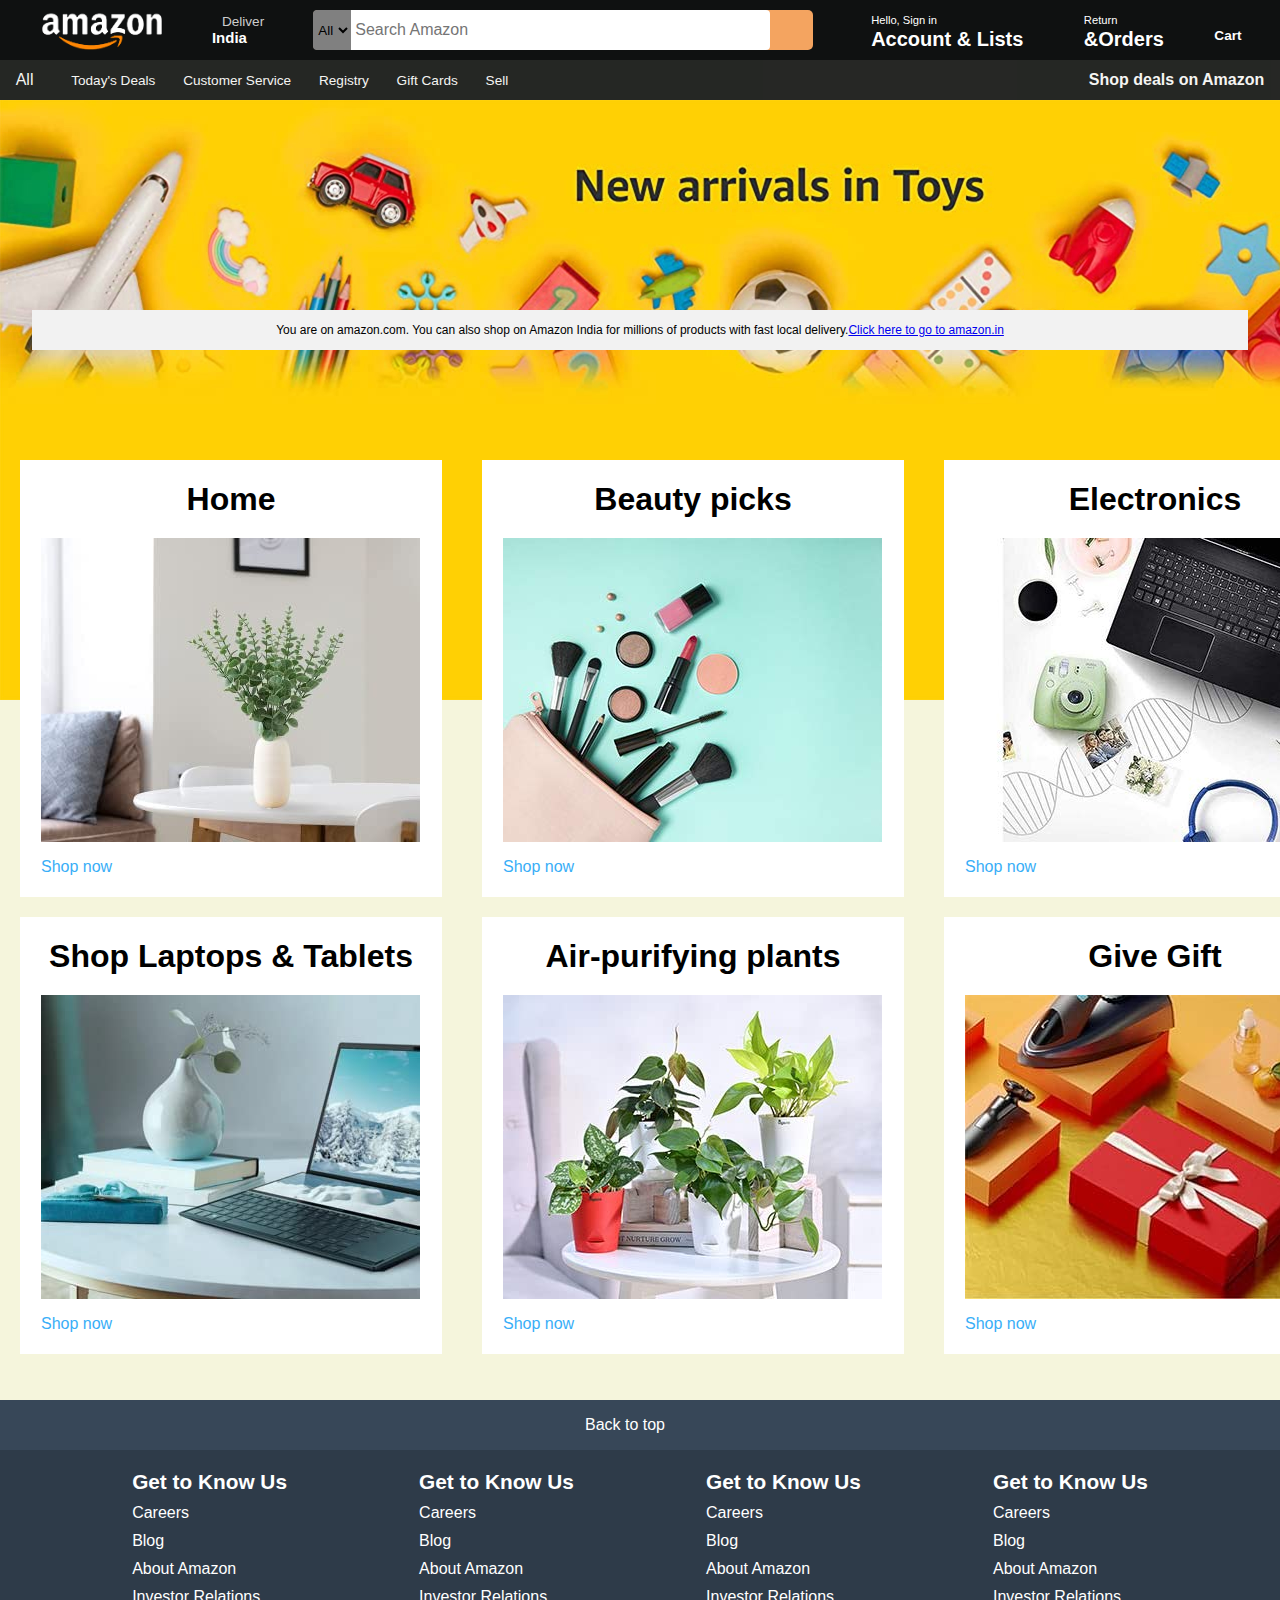
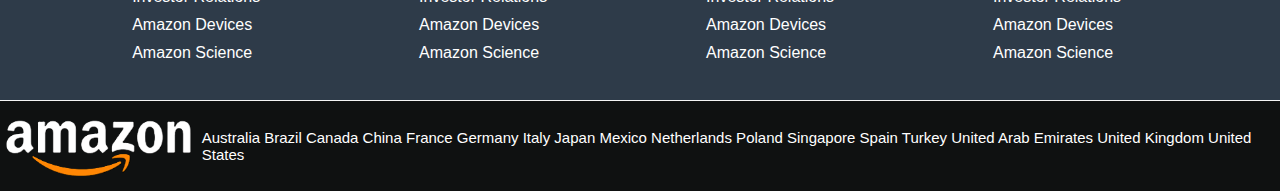
==== amazon.html @ 9dfb64bd "Add files via upload" ====
<!DOCTYPE html>
<html>

<head>
    <title>
        Amazon-clone-Project
    </title>
    <link rel="stylesheet" href="https://cdnjs.cloudflare.com/ajax/libs/font-awesome/6.4.2/css/all.min.css"
        integrity="sha512-z3gLpd7yknf1YoNbCzqRKc4qyor8gaKU1qmn+CShxbuBusANI9QpRohGBreCFkKxLhei6S9CQXFEbbKuqLg0DA=="
        crossorigin="anonymous" referrerpolicy="no-referrer" />
    <link rel="stylesheet" href="amazon.css" />
    <script src="https://cdnjs.cloudflare.com/ajax/libs/gsap/3.12.3/gsap.min.js"
        integrity="sha512-7Au1ULjlT8PP1Ygs6mDZh9NuQD0A5prSrAUiPHMXpU6g3UMd8qesVnhug5X4RoDr35x5upNpx0A6Sisz1LSTXA=="
        crossorigin="anonymous" referrerpolicy="no-referrer"></script>
    <script src="gsap.js"></script>
</head>

<body>
    <header>
        <!-- navbar -->
        <div class="navbar">
            <div class="nav-logo border">
                <div class="logo"></div>
            </div>
            <div class="nav-address border" style="margin-right: 10px;">
                <p id="addr1">Deliver</p>
                <div class="add-icon">
                    <i class="fa-solid fa-location-dot"></i>
                    <p style="margin-left: 3px;">India</p>
                </div>
            </div>
            <div class="nav-search">
                <select class="search-select">
                    <option>All</option>
                </select>
                <input placeholder=" Search Amazon" id="search-input" />
                <div id="search-icon">
                    <i class="fa-solid fa-magnifying-glass"></i>
                </div>
            </div>
            <div class="nav-sign border" style="margin-left: 10px; margin-right: 10px;">
                <p><span style="font-size: 0.7rem;">Hello, Sign in</span></p>
                <p class="nav-sign-2">Account & Lists</p>
            </div>
            <div class="nav-return border" style="margin-left: 10px; margin-right: 10px;">
                <p><span style="font-size: 0.7rem;">Return</span></p>
                <p class="nav-sign-2">&Orders</p>
            </div>
            <div class="nav-cart border">
                <i class="fa-solid fa-cart-shopping"></i>
                Cart
            </div>
        </div>

        <!--panel-->

        <div class="panel">
            <div class="panel-all border">
                <i class="fa-solid fa-bars"></i>
                All
            </div>
            <div class="panel-opts ">
                <p class="border">Today's Deals</p>
                <p class="border">Customer Service</p>
                <p class="border">Registry</p>
                <p class="border">Gift Cards</p>
                <p class="border">Sell</p>
            </div>
            <div class="panel-deal border">
                Shop deals on Amazon
            </div>
        </div>
    </header>

    <!--main body section-->
    <div class="hero-section">
        <div class="hero-massege">
            You are on amazon.com. You can also shop on Amazon India for millions of products with fast local delivery.
            <a href="wwww.amazon.in">Click here to go to amazon.in</a>
        </div>
    </div>

    <!-- Shope section -->
    <div class="shop-section">
        
        <!--1st shop section/ page 1-->
        <div id="shop-section-1nd">
            <div class="box border" id="home">
                <h1 style="text-align: center;">Home</h1>
                <div class="box-image">
                    <img src="home.jpg" />
                </div>
                <a href="#">Shop now</a>
            </div>

            <div class="box border" id="beauty">
                <h1 style="text-align: center;">Beauty picks</h1>
                <div class="box-image">
                    <img src="beauty.jpg" />
                </div>
                <a href="#">Shop now</a>
            </div>

            <div class="box border" id="Electronics">
                <h1 style="text-align: center;">Electronics</h1>
                <div class="box-image">
                    <img src="electronics.jpg" />
                </div>
                <a href="#">Shop now</a>
            </div>

            <div class="box border">
                <h1 style="text-align: center;">Toys</h1>
                <div class="box-image">
                    <img src="toy.jpg" />
                </div>
                <a href="#">Shop now</a>
            </div>
        </div>

        <!--2nd shop section/ page 2-->

        <div id="shop-section-2nd">
            <div class="box border">
                <h1 style="text-align: center;">Shop Laptops & Tablets</h1>
                <div class="box-image">
                    <img src="laptop.jpg" />
                </div>
                <a href="#">Shop now</a>
            </div>

            <div class="box border">
                <h1 style="text-align: center;">Air-purifying plants</h1>
                <div class="box-image">
                    <img src="plant.jpg" />
                </div>
                <a href="#">Shop now</a>
            </div>

            <div class="box border">
                <h1 style="text-align: center;">Give Gift</h1>
                <div class="box-image">
                    <img src="gift.jpg" />
                </div>
                <a href="#">Shop now</a>
            </div>

            <div class="box border">
                <h1 style="text-align: center;">Education supplies</h1>
                <div class="box-image">
                    <img src="edu.jpg" />
                </div>
                <a href="#">Shop now</a>
            </div>
        </div>
    </div>

    <footer>
        <div class="foot-panel">
            Back to top<a href="#"><i class="fa-solid fa-caret-up"></i></a>
        </div>
        <div class="foot-panel2">
            <ul>
                <p>Get to Know Us</p>
                <a>Careers</a>
                <a>Blog</a>
                <a>About Amazon</a>
                <a>Investor Relations</a>
                <a>Amazon Devices</a>
                <a>Amazon Science</a>
            </ul>
            <ul>
                <p>Get to Know Us</p>
                <a>Careers</a>
                <a>Blog</a>
                <a>About Amazon</a>
                <a>Investor Relations</a>
                <a>Amazon Devices</a>
                <a>Amazon Science</a>
            </ul>
            <ul>
                <p>Get to Know Us</p>
                <a>Careers</a>
                <a>Blog</a>
                <a>About Amazon</a>
                <a>Investor Relations</a>
                <a>Amazon Devices</a>
                <a>Amazon Science</a>
            </ul>
            <ul>
                <p>Get to Know Us</p>
                <a>Careers</a>
                <a>Blog</a>
                <a>About Amazon</a>
                <a>Investor Relations</a>
                <a>Amazon Devices</a>
                <a>Amazon Science</a>
            </ul>
        </div>
        <div class="foot-panel3">
            <div id="image-end"></div>
            Australia
            Brazil
            Canada
            China
            France
            Germany
            Italy
            Japan
            Mexico
            Netherlands
            Poland
            Singapore
            Spain
            Turkey
            United Arab Emirates
            United Kingdom
            United States
        </div>
    </footer>

    <script src="https://cdnjs.cloudflare.com/ajax/libs/gsap/3.12.3/gsap.min.js"
        integrity="sha512-7Au1ULjlT8PP1Ygs6mDZh9NuQD0A5prSrAUiPHMXpU6g3UMd8qesVnhug5X4RoDr35x5upNpx0A6Sisz1LSTXA=="
        crossorigin="anonymous" referrerpolicy="no-referrer"></script>
    <script src="gsap.js"></script>

</body>

</html>
---- amazon.css ----
* {
    margin: 0;
    padding: 0;
    font-family: Arial;
    border: border-box;
}

html,
body {
    height: 100%;
    width: 100%;
    background-color: beige;
}

.navbar {
    height: 60px;
    background-color: #0f1111;
    color: white;
    display: flex;
    align-items: center;
    justify-content: space-evenly;

}

.nav-logo {
    height: 50px;
    width: 128px;
}

.logo {
    background-image: url(amazon.png);
    background-size: cover;
    height: 50px;
    width: 100%;
}

.border {
    border: 2px solid transparent;
}

.border:hover {
    border: 1.5px solid burlywood;
}

/* address div*/
.add-icon {
    font-size: 15px;
    font-family: impact;
    font-weight: bold;
    display: flex;
    align-items: center;
    /*text-align: justify;*/
    /*vertical-align: middle;*/
    margin-left: 2px;
}

#addr1 {
    color: #cccccc;
    font-size: 0.85rem;
    margin-left: 15px;
}

/*search box*/
.nav-search {
    display: flex;
    background-color: sandybrown;
    height: 40px;
    width: 500px;
    border-radius: 5px;
    justify-content: space-evenly;
    margin-right: 10px;
}

.nav-search:hover {
    border: 2px orange solid;
}

.search-select {
    background-color: grey;
    width: 40px;
    text-align: center;
    border-radius: 4px 0px 0px 4px;
    border: none;
}

#search-input {
    width: 440px;
    border-radius: 0px 4px 4px 0px;
    font-size: 1rem;
    border: none;
}

#search-icon {
    width: 45px;
    display: flex;
    ;
    justify-content: center;
    align-items: center;
    font-size: 1.3rem;
    color: black;
}

/* home sign in div*/
.nav-sign-2 {
    font-size: 20px;
    font-weight: bold;
}

/* box for cart*/
.nav-cart i {
    font-size: 30px;
}

.nav-cart {
    font-size: 0.85rem;
    font-weight: 700;
}

/* design for panel*/
.panel {
    width: 100%;
    height: 40px;
    background-color: #0f1111;
    opacity: 0.9;
    display: flex;
    color: whitesmoke;
    align-items: center;
    justify-content: space-evenly;
}

.panel-opts p {
    display: inline;
    margin-left: 20px;
}

.panel-opts {
    width: 80%;
    font-size: 0.85rem;
}

.panel-deal {
    font-weight: 700;
}

/*main body part*/

.hero-section {
    background-image: url(back.jpg);
    height: 600px;
    background-size: cover;
    display: flex;
    justify-content: space-evenly;
    position: relative;
    /*align-items: flex-end;*/
    /* we can use it instead of position property...Then justify-content:center;*/
}

.hero-massege {
    background-color: rgb(242, 242, 242);
    align-items: center;
    justify-content: center;
    display: flex;
    font-size: 0.75rem;
    height: 40px;
    width: 95%;
    top: 210px;
    position: relative;
    /* no need to use*/
}

/*shop section*/
.shop-section {
    display: flex;
    flex-wrap: wrap;
    top: 460px;
    position: absolute;
    justify-content: space-evenly;
    align-items: center;
    margin-bottom: 30px;
}

#shop-section-1nd,
#shop-section-2nd {
    /* margin-top: 20px; */
    margin-bottom: 20px;
    display: flex;
    justify-content: space-evenly;
    position: relative;
}

.shop-section a{
    text-decoration: none;
    color: rgb(57, 174, 247); 
    margin-left: 20px;
}


.box {
    height: 400px;
    width: 420px;
    border: 1px solid white;
    margin-left: 20px;
    margin-right: 20px;
    background-color: white;
    /*filter: opacity(2);*/
    padding: 20px 0px 15px;
}

/*image part*/
.box-image {
    /*margin: 20px 20px 20px;*/
    height: 300px;
    margin-left: 20px;
    margin-top: 20px;
    margin-bottom: 20px;
}

/*footer panel*/
.foot-panel {
    position: absolute;
    top: 1400px;
    background-color: #374758;
    color: white;
    height: 50px;
    width: 100%;
    display: flex;
    justify-content: center;
    align-items: center;
}

.foot-panel a {
    text-decoration: none;
    color: white;
}

.foot-panel i {
    margin: 5px 10px 0px 20px;
    font-size: 20px;
}

.foot-panel2 {
    position: absolute;
    top: 1450px;
    background-color: #2e3b49;
    width: 100%;
    height: 250px;
    color: white;
    display: flex;
    justify-content: space-evenly;
}

ul a {
    display: block;
    margin-top: 10px;
}

ul p {
    margin-top: 20px;
    font-size: 1.3rem;
    font-weight: 700;
}

.foot-panel3 {
    position: absolute;
    top: 1700px;
    height: 90px;
    width: 100%;
    background-color: #0f1111;
    background-repeat: no-repeat;
    border-top: 1px solid whitesmoke;
    justify-content: center;
    align-items: center;
    display: flex;
    font-size: 15px;
    color: white;
    gap: 5px;
}

#image-end {
    background-image: url(amazon.png);
    width: 200px;
    height: 60px;
    object-fit: cover;
    background-position: center;
    background-size: cover;

}
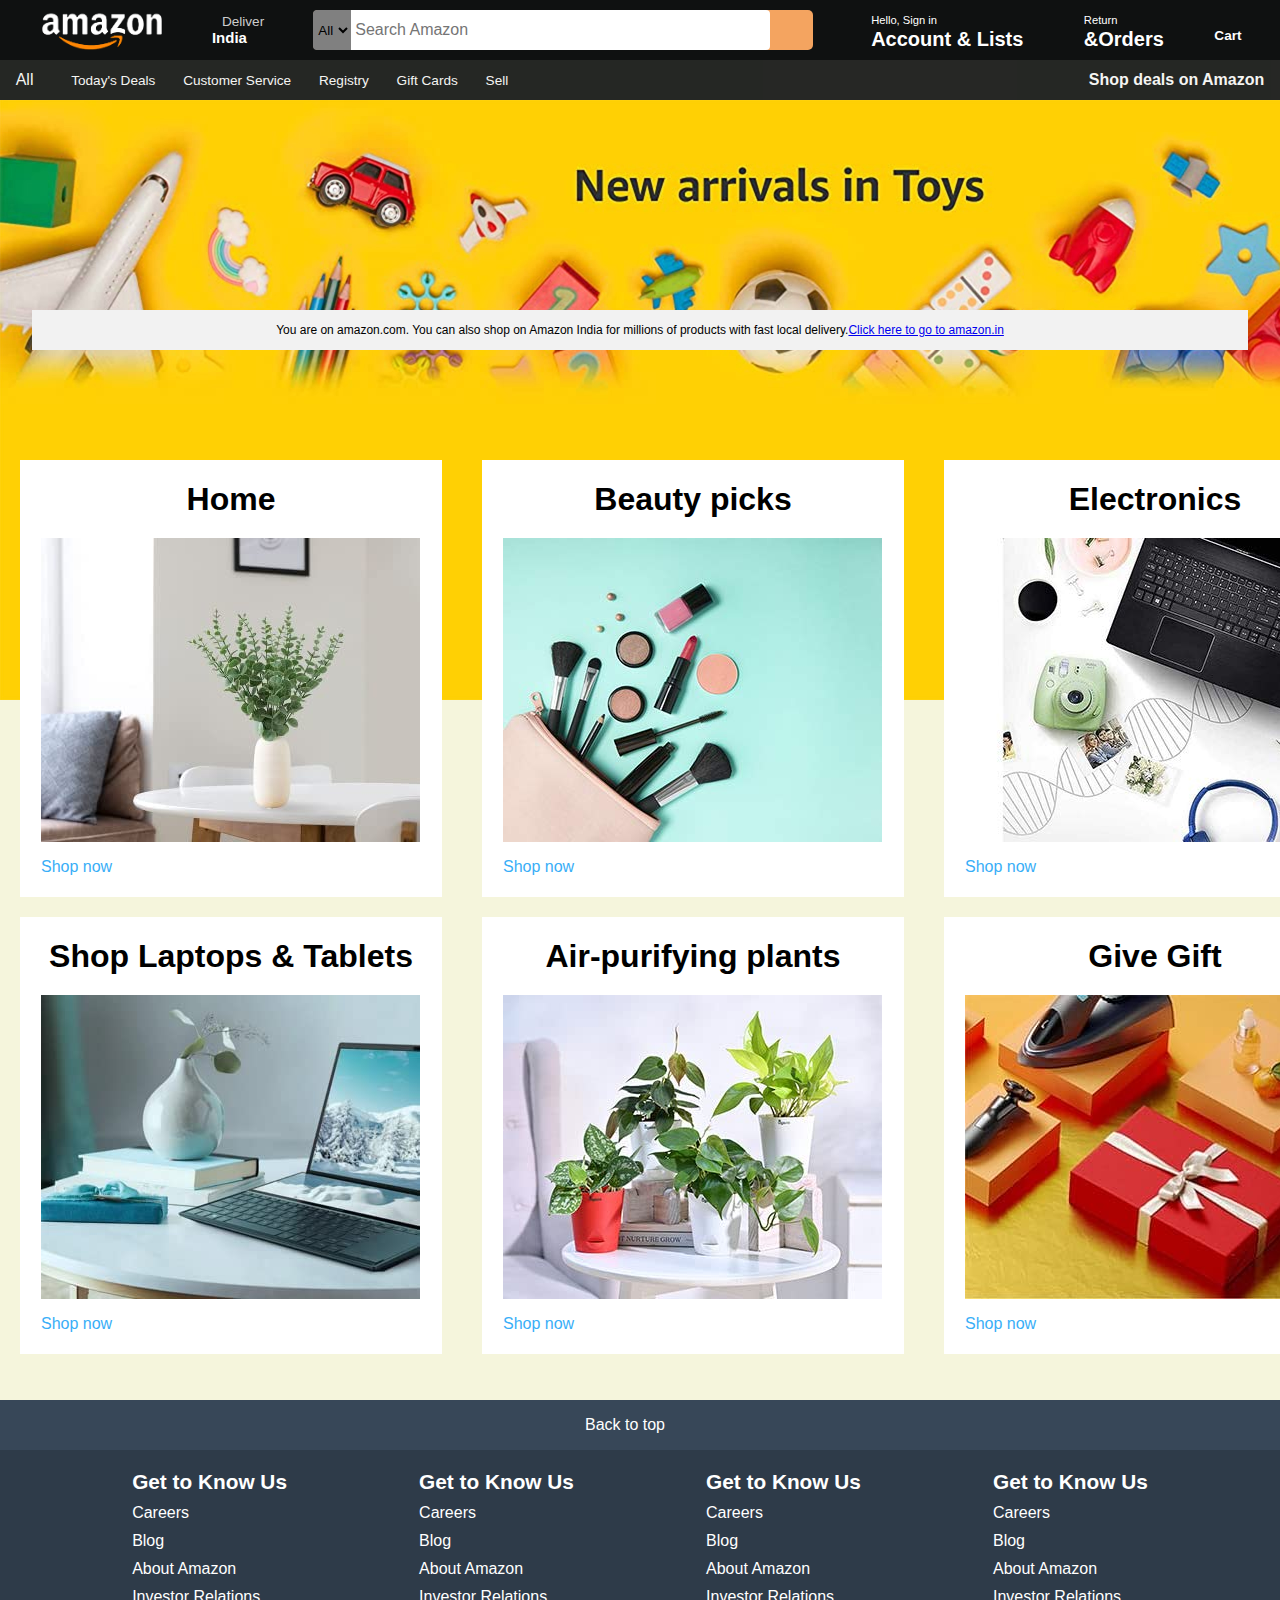
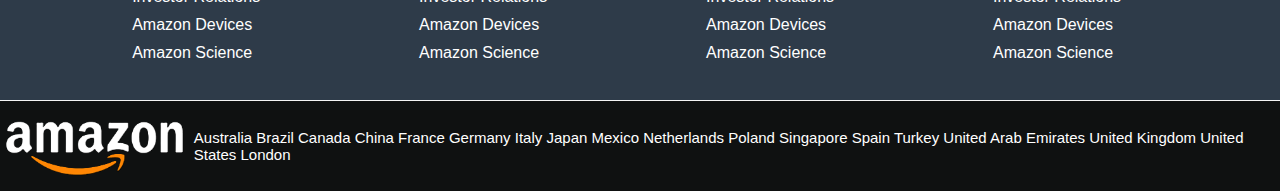
==== commit 5207f7b7: "Update amazon.html" ====
--- a/amazon.html
+++ b/amazon.html
@@ -216,6 +216,7 @@
             United Arab Emirates
             United Kingdom
             United States
+            London
         </div>
     </footer>
 
@@ -226,4 +227,4 @@
 
 </body>
 
-</html>+</html>
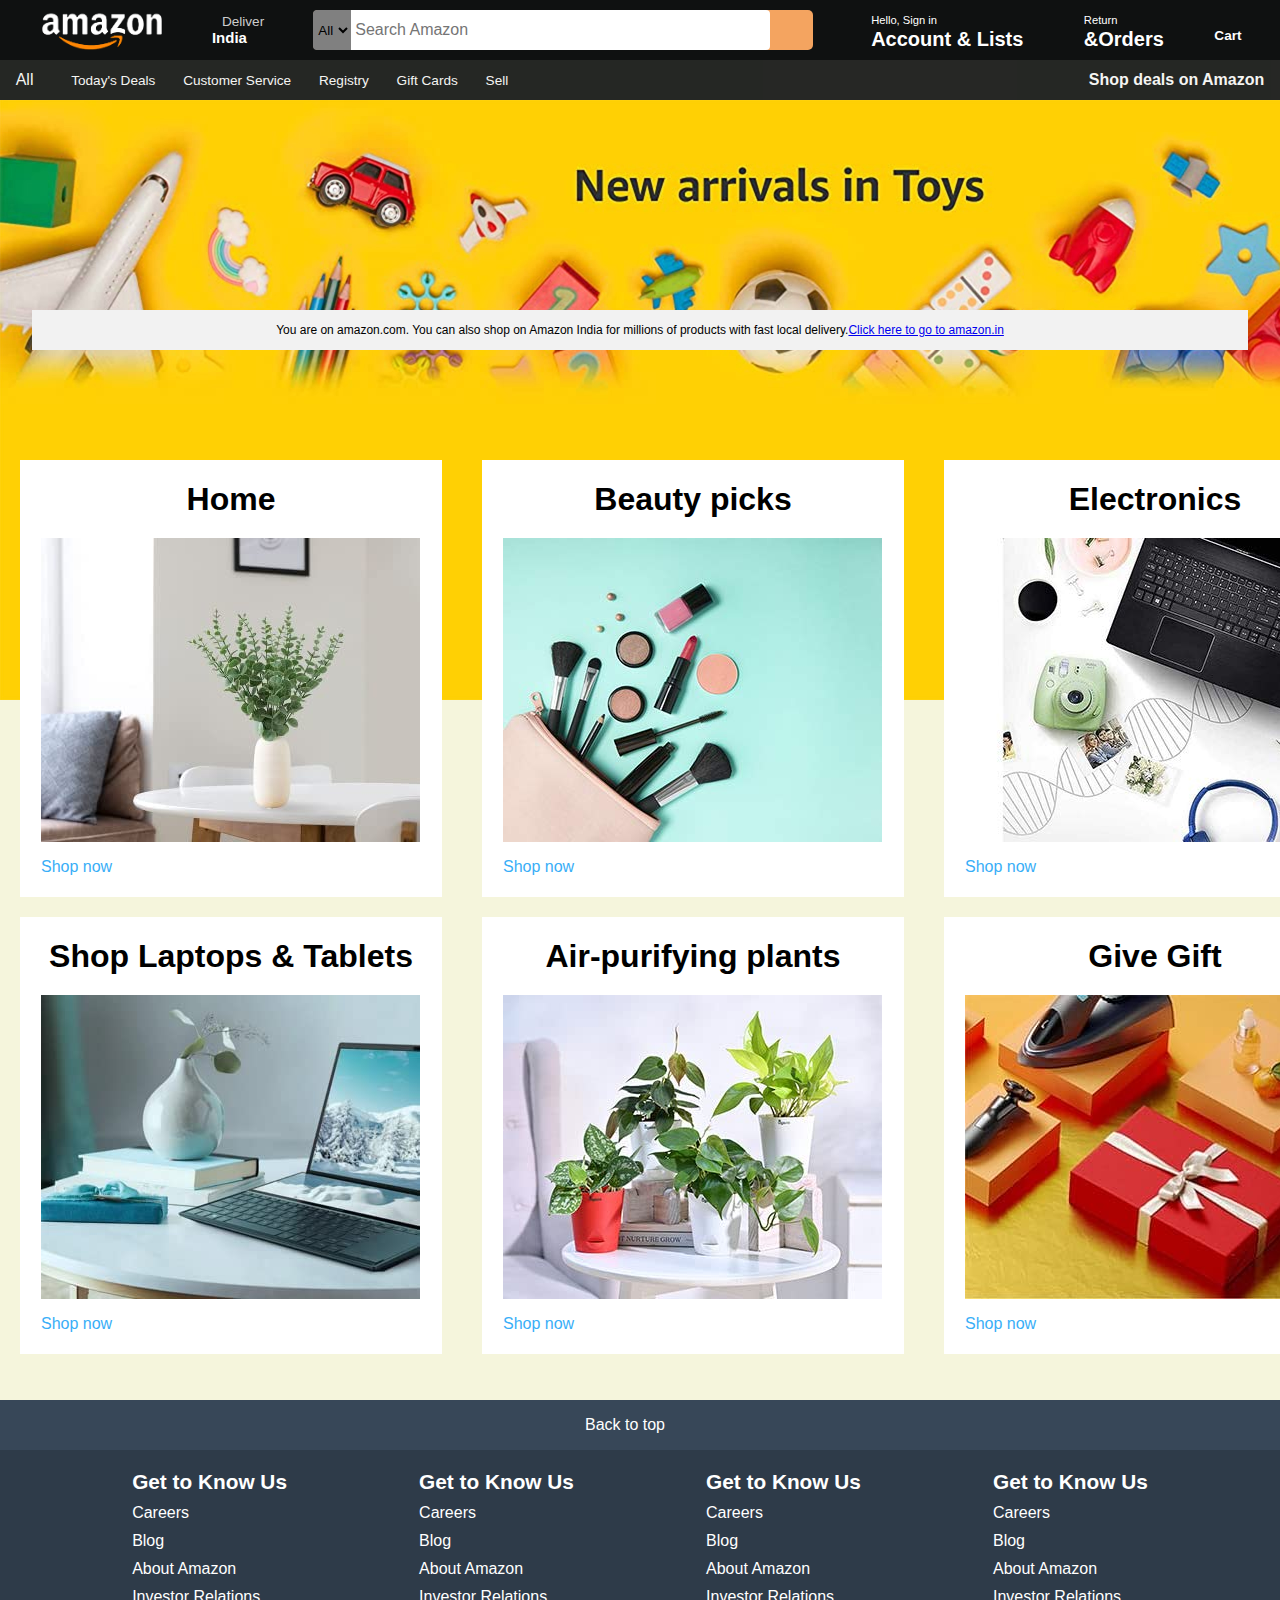
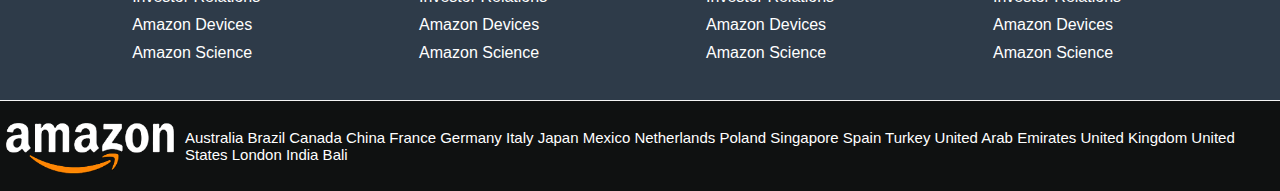
==== commit 70eb22ce: "Update index.html" ====
--- a/amazon.html
+++ b/amazon.html
@@ -217,6 +217,8 @@
             United Kingdom
             United States
             London
+            India
+            Bali
         </div>
     </footer>
 
